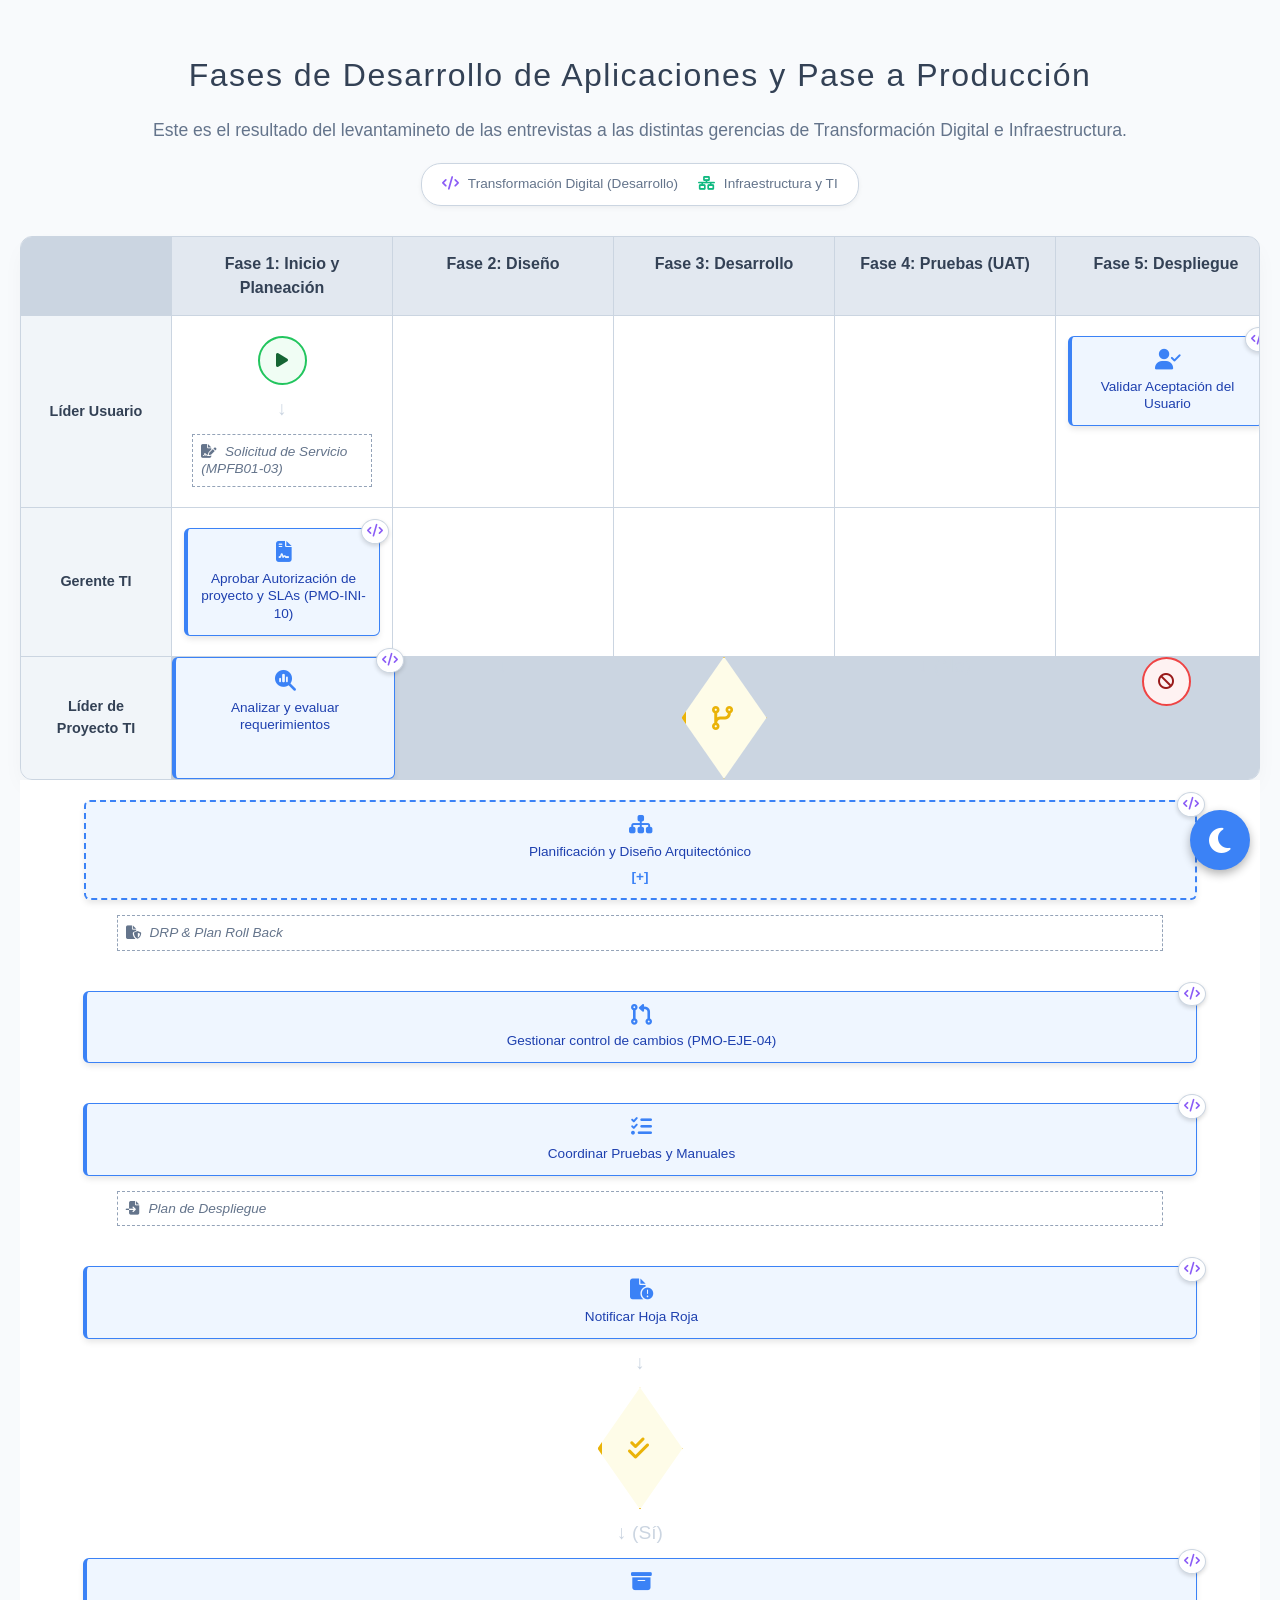
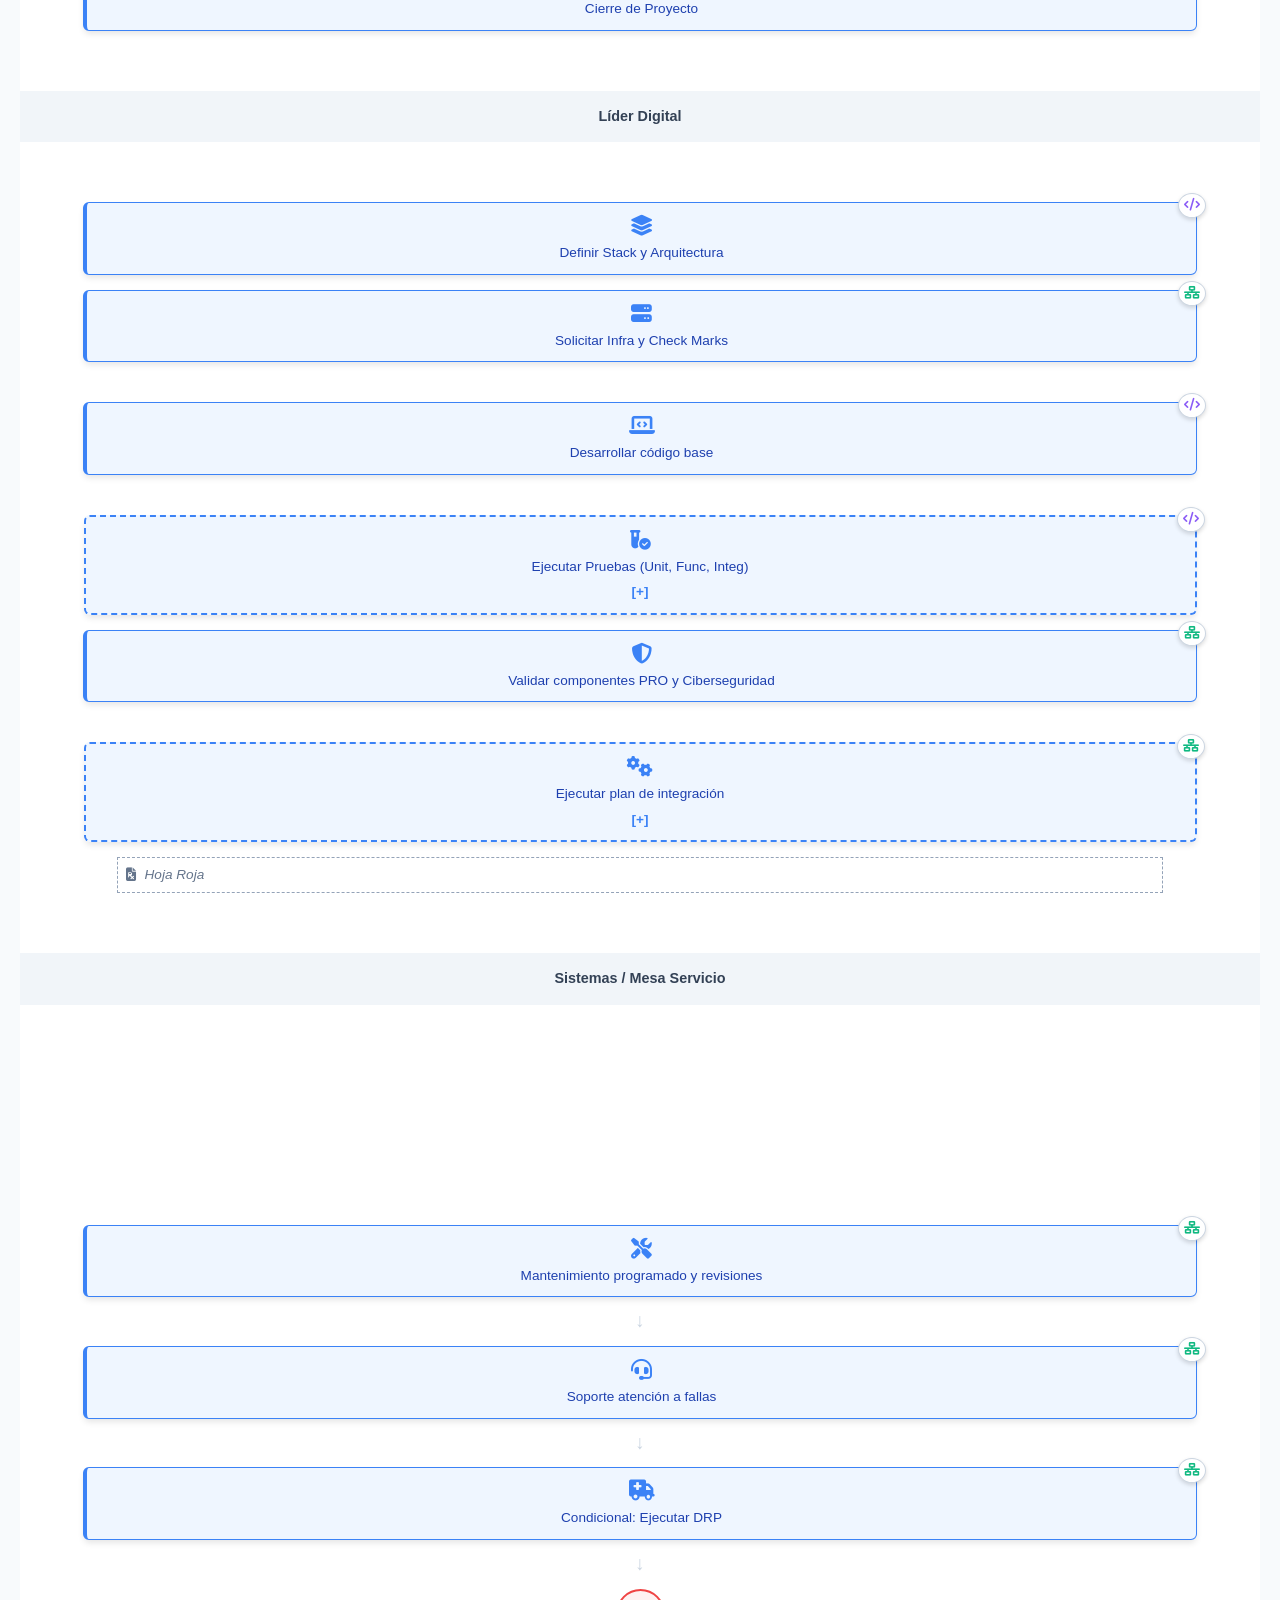
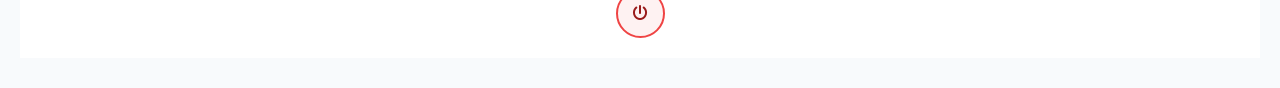
==== BPMNV2.html @ 346b9c6d "V2" ====
<!DOCTYPE html>
<html lang="es" data-theme="light">
<head>
    <meta charset="UTF-8">
    <meta name="viewport" content="width=device-width, initial-scale=1.0">
    <title>BPMN: Desarrollo de Aplicaciones y Pase a Producción</title>
    <link rel="stylesheet" href="https://cdnjs.cloudflare.com/ajax/libs/font-awesome/6.4.0/css/all.min.css">
    <style>
        /* --- VARIABLES DE TEMA CLARO (Por defecto) --- */
        :root {
            --bg-page: #f8fafc;
            --text-main: #334155;
            --text-muted: #64748b;
            --pool-header: #e2e8f0;
            --lane-header: #f1f5f9;
            --cell-bg: #ffffff;
            --border-color: #cbd5e1;
            
            --task-bg: #eff6ff;
            --task-border: #3b82f6;
            --task-text: #1e40af;
            
            --gateway-bg: #fefce8;
            --gateway-border: #eab308;
            --gateway-text: #854d0e;
            
            --event-start-bg: #f0fdf4;
            --event-start-border: #22c55e;
            --event-start-text: #166534;
            
            --event-end-bg: #fef2f2;
            --event-end-border: #ef4444;
            --event-end-text: #991b1b;
            
            --artifact-bg: transparent;
            --artifact-border: #94a3b8;

            --modal-overlay: rgba(15, 23, 42, 0.6);
        }

        /* --- VARIABLES DE TEMA OSCURO --- */
        [data-theme="dark"] {
            --bg-page: #121212;
            --text-main: #e0e0e0;
            --text-muted: #9e9e9e;
            --pool-header: #1f1f2e;
            --lane-header: #29293d;
            --cell-bg: #1e1e1e;
            --border-color: #333333;
            
            --task-bg: #1e3a8a;
            --task-border: #3b82f6;
            --task-text: #ffffff;
            
            --gateway-bg: #b45309;
            --gateway-border: #f59e0b;
            --gateway-text: #ffffff;
            
            --event-start-bg: #064e3b;
            --event-start-border: #10b981;
            --event-start-text: #ffffff;
            
            --event-end-bg: #7f1d1d;
            --event-end-border: #ef4444;
            --event-end-text: #ffffff;
            
            --artifact-bg: transparent;
            --artifact-border: #a1a1aa;

            --modal-overlay: rgba(0, 0, 0, 0.8);
        }

        body {
            font-family: 'Segoe UI', -apple-system, BlinkMacSystemFont, Roboto, Helvetica, Arial, sans-serif;
            background-color: var(--bg-page);
            color: var(--text-main);
            margin: 0;
            padding: 30px 20px;
            box-sizing: border-box;
            line-height: 1.5;
            transition: background-color 0.3s, color 0.3s;
        }

        h1 {
            text-align: center;
            font-weight: 300;
            letter-spacing: 1.5px;
            margin-bottom: 5px;
        }

        p.subtitle {
            text-align: center;
            color: var(--text-muted);
            margin-bottom: 20px;
            font-size: 1.1rem;
        }

        /* --- BOTÓN FLOTANTE (DARK/LIGHT MODE) --- */
        .theme-btn {
            position: fixed;
            bottom: 30px;
            right: 30px;
            width: 60px;
            height: 60px;
            border-radius: 50%;
            background-color: var(--task-border);
            color: white;
            border: none;
            cursor: pointer;
            font-size: 1.8rem;
            display: flex;
            align-items: center;
            justify-content: center;
            z-index: 999;
            transition: transform 0.2s, filter 0.2s, background-color 0.3s;
            box-shadow: 0 4px 10px rgba(0,0,0,0.3);
        }

        .theme-btn:hover {
            transform: scale(1.1);
            filter: brightness(1.1);
        }

        /* Leyenda */
        .controls-container {
            text-align: center;
            margin-bottom: 30px;
        }

        .legend {
            font-size: 0.85rem;
            color: var(--text-muted);
            display: flex;
            justify-content: center;
            gap: 20px;
            background-color: var(--cell-bg);
            padding: 10px 20px;
            border-radius: 20px;
            display: inline-flex;
            border: 1px solid var(--border-color);
            box-shadow: 0 2px 5px rgba(0,0,0,0.05);
        }
        .legend i { margin-right: 5px; }

        /* --- CONTENEDOR DEL DIAGRAMA --- */
        .bpmn-pool {
            display: grid;
            grid-template-columns: 150px repeat(6, minmax(220px, 1fr));
            border: 1px solid var(--border-color);
            border-radius: 12px;
            overflow-x: auto;
            background-color: var(--border-color);
            gap: 1px;
            box-shadow: 0 10px 25px -5px rgba(0, 0, 0, 0.05);
        }

        .header-cell {
            background-color: var(--pool-header);
            padding: 15px;
            text-align: center;
            font-weight: 600;
            color: var(--text-main);
            position: sticky;
            top: 0;
            z-index: 3;
        }

        .pool-title {
            background-color: var(--pool-header);
            grid-row: span 6;
            writing-mode: vertical-rl;
            transform: rotate(180deg);
            text-align: center;
            font-size: 1.1rem;
            letter-spacing: 3px;
            padding: 20px;
            color: var(--text-main);
            font-weight: bold;
        }

        .lane-title {
            background-color: var(--lane-header);
            padding: 15px;
            display: flex;
            align-items: center;
            justify-content: center;
            text-align: center;
            font-weight: 600;
            font-size: 0.9rem;
            color: var(--text-main);
            position: sticky;
            left: 0;
            z-index: 2;
        }

        .cell {
            background-color: var(--cell-bg);
            padding: 20px 15px;
            display: flex;
            flex-direction: column;
            gap: 15px;
            align-items: center;
            position: relative;
        }

        /* --- ELEMENTOS BPMN --- */
        .bpmn-element {
            padding: 12px 10px;
            font-size: 0.85rem;
            line-height: 1.3;
            box-shadow: 0 4px 6px -1px rgba(0, 0, 0, 0.1);
            position: relative;
            transition: all 0.2s ease-in-out;
            width: 90%;
        }

        .clickable:hover {
            transform: translateY(-3px);
            box-shadow: 0 10px 15px -3px rgba(0, 0, 0, 0.15);
            cursor: pointer;
            filter: brightness(0.95);
        }

        .bpmn-element i.main-icon {
            display: block;
            font-size: 1.3rem;
            margin-bottom: 8px;
        }

        .gateway i.main-icon {
            display: inline-block;
            margin-bottom: 0;
            margin-right: 6px;
        }

        .task {
            background-color: var(--task-bg);
            border: 1px solid var(--task-border);
            border-left: 4px solid var(--task-border);
            border-radius: 6px;
            text-align: center;
            color: var(--task-text);
            font-weight: 500;
        }
        .task i.main-icon { color: var(--task-border); }

        .task-sub {
            background-color: var(--task-bg);
            border: 2px dashed var(--task-border);
            border-radius: 6px;
            text-align: center;
            color: var(--task-text);
            font-weight: 500;
        }
        .task-sub i.main-icon { color: var(--task-border); }
        .task-sub::after {
            content: "[+]";
            display: block;
            margin-top: 8px;
            font-weight: bold;
            color: var(--task-border);
        }

        .gateway {
            background-color: var(--gateway-bg);
            border: 1px solid var(--gateway-border);
            border-left: 4px solid var(--gateway-border);
            text-align: center;
            clip-path: polygon(50% 0%, 100% 50%, 50% 100%, 0% 50%);
            padding: 25px 5px;
            font-weight: bold;
            color: var(--gateway-text);
            width: 70px;
            height: 70px;
            display: flex;
            align-items: center;
            justify-content: center;
            margin: 0 auto;
        }
        .gateway i.main-icon { color: var(--gateway-border); font-size: 1.5rem; }

        .event-start {
            background-color: var(--event-start-bg);
            border: 2px solid var(--event-start-border);
            border-radius: 50%;
            width: 45px;
            height: 45px;
            display: flex;
            align-items: center;
            justify-content: center;
            margin: 0 auto;
            color: var(--event-start-text);
        }

        .event-end {
            background-color: var(--event-end-bg);
            border: 2px solid var(--event-end-border);
            border-radius: 50%;
            width: 45px;
            height: 45px;
            display: flex;
            align-items: center;
            justify-content: center;
            margin: 0 auto;
            color: var(--event-end-text);
        }

        .artifact {
            background-color: transparent;
            border: 1px dashed var(--artifact-border);
            padding: 8px;
            color: var(--text-muted);
            font-style: italic;
            box-shadow: none;
            width: 85%;
        }
        .artifact i { margin-right: 5px; color: var(--text-muted); }

        .flow-arrow {
            text-align: center;
            color: var(--border-color);
            font-size: 1.2rem;
            margin: -5px 0;
        }

        /* --- ÍCONOS DE DIRECCIÓN --- */
        .dir-icon {
            position: absolute;
            top: -10px;
            right: -10px;
            background-color: var(--cell-bg);
            border: 1px solid var(--border-color);
            border-radius: 50%;
            padding: 5px;
            font-size: 0.8rem;
            box-shadow: 0 2px 4px rgba(0,0,0,0.15);
            z-index: 5;
        }
        .dir-icon.dtd {
            color: #8b5cf6; 
        }
        .dir-icon.di {
            color: #10b981; 
        }


        /* --- ESTILOS DE LA VENTANA MODAL --- */
        .modal-overlay {
            display: none;
            position: fixed;
            top: 0; left: 0; width: 100%; height: 100%;
            background-color: var(--modal-overlay);
            backdrop-filter: blur(3px);
            z-index: 1000;
            justify-content: center;
            align-items: center;
            opacity: 0;
            transition: opacity 0.3s ease;
        }

        .modal-overlay.active {
            display: flex;
            opacity: 1;
        }

        .modal-content {
            background-color: var(--cell-bg);
            border: 1px solid var(--border-color);
            border-radius: 12px;
            padding: 30px;
            width: 90%;
            max-width: 500px;
            box-shadow: 0 25px 50px -12px rgba(0, 0, 0, 0.5);
            position: relative;
            transform: translateY(-20px);
            transition: transform 0.3s ease;
        }

        .modal-overlay.active .modal-content {
            transform: translateY(0);
        }

        .modal-close {
            position: absolute;
            top: 15px;
            right: 20px;
            font-size: 1.5rem;
            color: var(--text-muted);
            cursor: pointer;
            border: none;
            background: none;
            transition: color 0.2s;
        }

        .modal-close:hover {
            color: var(--event-end-border);
        }

        .modal-title {
            font-size: 1.25rem;
            font-weight: 600;
            color: var(--text-main);
            margin-top: 0;
            margin-bottom: 15px;
            border-bottom: 2px solid var(--border-color);
            padding-bottom: 10px;
        }

        .modal-body {
            font-size: 0.95rem;
            color: var(--text-muted);
            line-height: 1.6;
        }

        @media (max-width: 1200px) {
            .bpmn-pool { font-size: 0.9rem; }
        }
    </style>
</head>
<body>

    <!-- BOTÓN FLOTANTE (FAB) PARA TEMA -->
    <button id="themeToggle" class="theme-btn" title="Cambiar Tema"><i class="fa-solid fa-moon"></i></button>

    <h1>Fases de Desarrollo de Aplicaciones y Pase a Producción</h1>
    <p class="subtitle">Este es el resultado del levantamineto de las entrevistas a las distintas gerencias de Transformación Digital e Infraestructura. </p>

    <!-- Controles agregados: Leyenda -->
    <div class="controls-container">
        <div class="legend">
            <span><i class="fa-solid fa-code" style="color:#8b5cf6;"></i> Transformación Digital (Desarrollo)</span>
            <span><i class="fa-solid fa-network-wired" style="color:#10b981;"></i> Infraestructura y TI</span>
        </div>
    </div>

    <div class="bpmn-pool">
        <!-- Fila de Encabezados de Fases -->
        <div class="header-cell" style="grid-column: 1 / 2; background: transparent;"></div>
        <div class="header-cell">Fase 1: Inicio y Planeación</div>
        <div class="header-cell">Fase 2: Diseño</div>
        <div class="header-cell">Fase 3: Desarrollo</div>
        <div class="header-cell">Fase 4: Pruebas (UAT)</div>
        <div class="header-cell">Fase 5: Despliegue</div>
        <div class="header-cell">Fase 6: Mantenimiento</div>

        <!-- Lane 1: Líder Usuario -->
        <div class="lane-title">Líder Usuario</div>
        <div class="cell">
            <div class="event-start clickable" data-title="Inicio de Proceso" data-desc="Solicitud de servicio iniciada por el Líder Usuario. En este paso se genera el documento de entrada inicial: Solicitud de servicios de IT (MPFB01-03)."><i class="fa-solid fa-play"></i></div>
            <div class="flow-arrow">↓</div>
            <div class="bpmn-element artifact"><i class="fa-solid fa-file-signature"></i> Solicitud de Servicio (MPFB01-03)</div>
        </div>
        <div class="cell"></div>
        <div class="cell"></div>
        <div class="cell"></div>
        <div class="cell">
            <div class="bpmn-element task clickable" data-title="Validar Aceptación del Usuario" data-desc="El Líder Usuario realiza la aceptación formal del sistema tras finalizar el periodo de uso de 2 semanas durante la fase de despliegue a productivo">
                <i class="fa-solid fa-code dir-icon dtd" title="Transformación Digital"></i>
                <i class="fa-solid fa-user-check main-icon"></i> Validar Aceptación del Usuario
            </div>
        </div>
        <div class="cell"></div>

        <!-- Lane 2: Gerente TI -->
        <div class="lane-title">Gerente TI</div>
        <div class="cell">
            <div class="bpmn-element task clickable" data-title="Aprobar Autorización de proyecto y SLAs" data-desc="El Gerente aprueba formalmente la Elaboración de Autorización de Proyecto, documento que incluye la definición de los SLA's e involucra el formato PMO-INI-10">
                <i class="fa-solid fa-code dir-icon dtd" title="Transformación Digital"></i>
                <i class="fa-solid fa-file-contract main-icon"></i> Aprobar Autorización de proyecto y SLAs (PMO-INI-10)
            </div>
        </div>
        <div class="cell"></div>
        <div class="cell"></div>
        <div class="cell"></div>
        <div class="cell"></div>
        <div class="cell"></div>

        <!-- Lane 3: Líder de Proyecto TI -->
        <div class="lane-title">Líder de Proyecto TI</div
        <div class="cell">
            <div class="bpmn-element task clickable" data-title="Analizar y evaluar requerimientos" data-desc="Fase de ANTEPROYECTO. El Líder de Proyecto TI, en conjunto con el Líder Usuario, realiza el análisis y evaluación de los requerimientos iniciales.">
                <i class="fa-solid fa-code dir-icon dtd" title="Transformación Digital"></i>
                <i class="fa-solid fa-magnifying-glass-chart main-icon"></i> Analizar y evaluar requerimientos
            </div>
            <div class="flow-arrow">↓</div>
            <div class="bpmn-element gateway clickable" data-title="¿Es Viable?" data-desc="Compuerta de decisión. Si el proyecto NO es viable, se envía notificación de rechazo al área usuaria y finaliza el proceso. Si SÍ es viable, avanza."><i class="fa-solid fa-code-branch main-icon"></i></div>
            <div class="flow-arrow">↓ (No)</div>
            <div class="event-end clickable" data-title="Fin del Proceso (Rechazo)" data-desc="El proyecto ha sido evaluado como no viable y se notifica el rechazo al área usuaria."><i class="fa-solid fa-ban"></i></div>
        </div>
        <div class="cell">
            <div class="bpmn-element task-sub clickable" data-title="Subproceso: Planificación y Diseño Arquitectónico" data-desc="Esta etapa comprende: Definición de requerimientos, stack tecnológico, arquitectura, plan de trabajo, control de cambios y Hoja Roja. También incluye solicitar infraestructura (servidores DEV, BD), elaborar planes de contingencia y ejecutar Check Marks de Ciberseguridad.">
                <i class="fa-solid fa-code dir-icon dtd" title="Transformación Digital"></i>
                <i class="fa-solid fa-sitemap main-icon"></i> Planificación y Diseño Arquitectónico
            </div>
            <div class="bpmn-element artifact"><i class="fa-solid fa-file-shield"></i> DRP & Plan Roll Back</div>
        </div>
        <div class="cell">
            <div class="bpmn-element task clickable" data-title="Gestionar control de cambios" data-desc="Fase de CODIFICACIÓN. Desarrollo de código y gestión de cambios bajo la normativa PMO-EJE-04.">
                <i class="fa-solid fa-code dir-icon dtd" title="Transformación Digital"></i>
                <i class="fa-solid fa-code-pull-request main-icon"></i> Gestionar control de cambios (PMO-EJE-04)
            </div>
        </div>
        <div class="cell">
            <div class="bpmn-element task clickable" data-title="Coordinar Pruebas y Manuales" data-desc="Se ejecutan pruebas UAT. Se elaboran requerimientos paso a productivo: Plan Roll Back, Plan de Instalación/despliegue, DRP (si aplica), elaboración de Manual Técnico y aplicativo de atención a fallas.">
                <i class="fa-solid fa-code dir-icon dtd" title="Transformación Digital"></i>
                <i class="fa-solid fa-list-check main-icon"></i> Coordinar Pruebas y Manuales
            </div>
            <div class="bpmn-element artifact"><i class="fa-solid fa-file-import"></i> Plan de Despliegue</div>
        </div>
        <div class="cell">
            <div class="bpmn-element task clickable" data-title="Notificar Hoja Roja" data-desc="Elaborar control de cambios y notificar el Formato Hoja de atención a Fallas (Hoja Roja).">
                <i class="fa-solid fa-code dir-icon dtd" title="Transformación Digital"></i>
                <i class="fa-solid fa-file-circle-exclamation main-icon"></i> Notificar Hoja Roja
            </div>
            <div class="flow-arrow">↓</div>
            <div class="bpmn-element gateway clickable" data-title="¿Despliegue Exitoso?" data-desc="Verificación post-instalación para determinar si el paso a productivo y la integración fueron exitosos. Si falla, se ejecuta el Roll Back."><i class="fa-solid fa-check-double main-icon"></i></div>
            <div class="flow-arrow">↓ (Sí)</div>
            <div class="bpmn-element task clickable" data-title="Cierre de Proyecto" data-desc="Fase de estabilización y cierre. Involucra un periodo de uso de 2 semanas, validación de KPI's operacionales y cierre formal.">
                <i class="fa-solid fa-code dir-icon dtd" title="Transformación Digital"></i>
                <i class="fa-solid fa-box-archive main-icon"></i> Cierre de Proyecto
            </div>
        </div>
        <div class="cell"></div>

        <!-- Lane 4: Líder Digital -->
        <div class="lane-title">Líder Digital</div>
        <div class="cell"></div>
        <div class="cell">
            <div class="bpmn-element task clickable" data-title="Definir Stack y Arquitectura" data-desc="Corresponsabilidad en la Fase de Diseño: Definición y aprobación de la Arquitectura y definición de infraestructura completa para el desarrollo de la aplicación.">
                <i class="fa-solid fa-code dir-icon dtd" title="Transformación Digital"></i>
                <i class="fa-solid fa-layer-group main-icon"></i> Definir Stack y Arquitectura
            </div>
            <div class="bpmn-element task clickable" data-title="Solicitar Infra y Check Marks" data-desc="Solicitud de Bases de Datos en todos los ambientes, servidores DEV, requerimientos de redes, asignación de IPs asociadas a Hostnames. Responsabilidad de proveer recae en Infraestructura.">
                <i class="fa-solid fa-network-wired dir-icon di" title="Infraestructura y TI"></i>
                <i class="fa-solid fa-server main-icon"></i> Solicitar Infra y Check Marks
            </div>
        </div>
        <div class="cell">
            <div class="bpmn-element task clickable" data-title="Desarrollar código base" data-desc="Codificación pura y dura. Desarrollo de código base de la solución bajo lineamientos establecidos en la fase de arquitectura.">
                <i class="fa-solid fa-code dir-icon dtd" title="Transformación Digital"></i>
                <i class="fa-solid fa-laptop-code main-icon"></i> Desarrollar código base
            </div>
        </div>
        <div class="cell">
            <div class="bpmn-element task-sub clickable" data-title="Ejecutar Pruebas (UAT)" data-desc="Realizar pruebas UAT: Unitarias, Funcionales e Integrales. Se apoyan en una Matriz de Pruebas de proyecto y una Matriz de escalación.">
                <i class="fa-solid fa-code dir-icon dtd" title="Transformación Digital"></i>
                <i class="fa-solid fa-vial-circle-check main-icon"></i> Ejecutar Pruebas (Unit, Func, Integ)
            </div>
            <div class="bpmn-element task clickable" data-title="Validar componentes PRO" data-desc="Validación y confirmación de todos los componentes de infraestructura en el entorno Productivo (PRO) y verificación de los Check Marks de ciberseguridad finales. Competencia de Infra.">
                <i class="fa-solid fa-network-wired dir-icon di" title="Infraestructura y TI"></i>
                <i class="fa-solid fa-shield-halved main-icon"></i> Validar componentes PRO y Ciberseguridad
            </div>
        </div>
        <div class="cell">
            <div class="bpmn-element task-sub clickable" data-title="Ejecutar plan de integración" data-desc="Paso a Productivo: Ejecutar el plan de integración, instalación física en servidores y despliegue del aplicativo apoyado por TI/Infraestructura.">
                <i class="fa-solid fa-network-wired dir-icon di" title="Infraestructura y TI"></i>
                <i class="fa-solid fa-gears main-icon"></i> Ejecutar plan de integración
            </div>
            <div class="bpmn-element artifact"><i class="fa-solid fa-file-prescription"></i> Hoja Roja</div>
        </div>
        <div class="cell"></div>

        <!-- Lane 5: Gerente Sistemas / Mesa de Servicio -->
        <div class="lane-title">Sistemas / Mesa Servicio</div>
        <div class="cell"></div>
        <div class="cell"></div>
        <div class="cell"></div>
        <div class="cell"></div>
        <div class="cell"></div>
        <div class="cell">
            <div class="bpmn-element task clickable" data-title="Mantenimiento programado y revisiones" data-desc="Fase de Mantenimiento operada por el área de Sistemas. Asegura el uso y la mejora del producto, ejecutando planes de mantenimiento, revisiones programadas y limpieza de BD.">
                <i class="fa-solid fa-network-wired dir-icon di" title="Infraestructura y TI"></i>
                <i class="fa-solid fa-screwdriver-wrench main-icon"></i> Mantenimiento programado y revisiones
            </div>
            <div class="flow-arrow">↓</div>
            <div class="bpmn-element task clickable" data-title="Soporte y atención a fallas" data-desc="Fase de Soporte. La Mesa de Servicio atiende incidentes escalando a diferentes niveles (N1, N2, N3) según la severidad del fallo.">
                <i class="fa-solid fa-network-wired dir-icon di" title="Infraestructura y TI"></i>
                <i class="fa-solid fa-headset main-icon"></i> Soporte atención a fallas
            </div>
            <div class="flow-arrow">↓</div>
            <div class="bpmn-element task clickable" data-title="Ejecutar DRP (Condicional)" data-desc="En caso de que ocurra un desastre grave o pérdida de servicios en infraestructura, se activa y ejecuta el DRP (Disaster Recovery Plan).">
                <i class="fa-solid fa-network-wired dir-icon di" title="Infraestructura y TI"></i>
                <i class="fa-solid fa-truck-medical main-icon"></i> Condicional: Ejecutar DRP
            </div>
            <div class="flow-arrow">↓</div>
            <div class="event-end clickable" data-title="Fin del Ciclo de Vida" data-desc="Fin del flujo. El ciclo de vida operativo del proyecto se estabiliza en este punto hasta su retiro o reingeniería."><i class="fa-solid fa-power-off"></i></div>
        </div>
    </div>

    <!-- MODAL HTML -->
    <div class="modal-overlay" id="infoModal">
        <div class="modal-content">
            <button class="modal-close" id="closeModal">&times;</button>
            <h2 class="modal-title" id="modalTitle">Título de la Actividad</h2>
            <div class="modal-body" id="modalDesc">
                Descripción detallada de la actividad...
            </div>
        </div>
    </div>

    <!-- JAVASCRIPT -->
    <script>
        document.addEventListener('DOMContentLoaded', () => {
            // Lógica del Cambio de Tema (Light / Dark)
            const themeBtn = document.getElementById('themeToggle');
            const htmlElement = document.documentElement;

            themeBtn.addEventListener('click', () => {
                const currentTheme = htmlElement.getAttribute('data-theme');
                if (currentTheme === 'light') {
                    htmlElement.setAttribute('data-theme', 'dark');
                    themeBtn.innerHTML = '<i class="fa-solid fa-sun"></i>';
                    themeBtn.style.backgroundColor = '#f59e0b'; // Amarillo para el sol
                } else {
                    htmlElement.setAttribute('data-theme', 'light');
                    themeBtn.innerHTML = '<i class="fa-solid fa-moon"></i>';
                    themeBtn.style.backgroundColor = '#3b82f6'; // Azul para la luna
                }
            });

            // Lógica de la Modal
            const modal = document.getElementById('infoModal');
            const btnClose = document.getElementById('closeModal');
            const titleEl = document.getElementById('modalTitle');
            const descEl = document.getElementById('modalDesc');
            const clickables = document.querySelectorAll('.clickable');

            clickables.forEach(el => {
                el.addEventListener('click', () => {
                    const title = el.getAttribute('data-title');
                    const desc = el.getAttribute('data-desc');
                    titleEl.textContent = title;
                    descEl.innerHTML = desc; 
                    modal.classList.add('active');
                });
            });

            btnClose.addEventListener('click', () => {
                modal.classList.remove('active');
            });

            modal.addEventListener('click', (e) => {
                if (e.target === modal) {
                    modal.classList.remove('active');
                }
            });
        });
    </script>
</body>
</html>
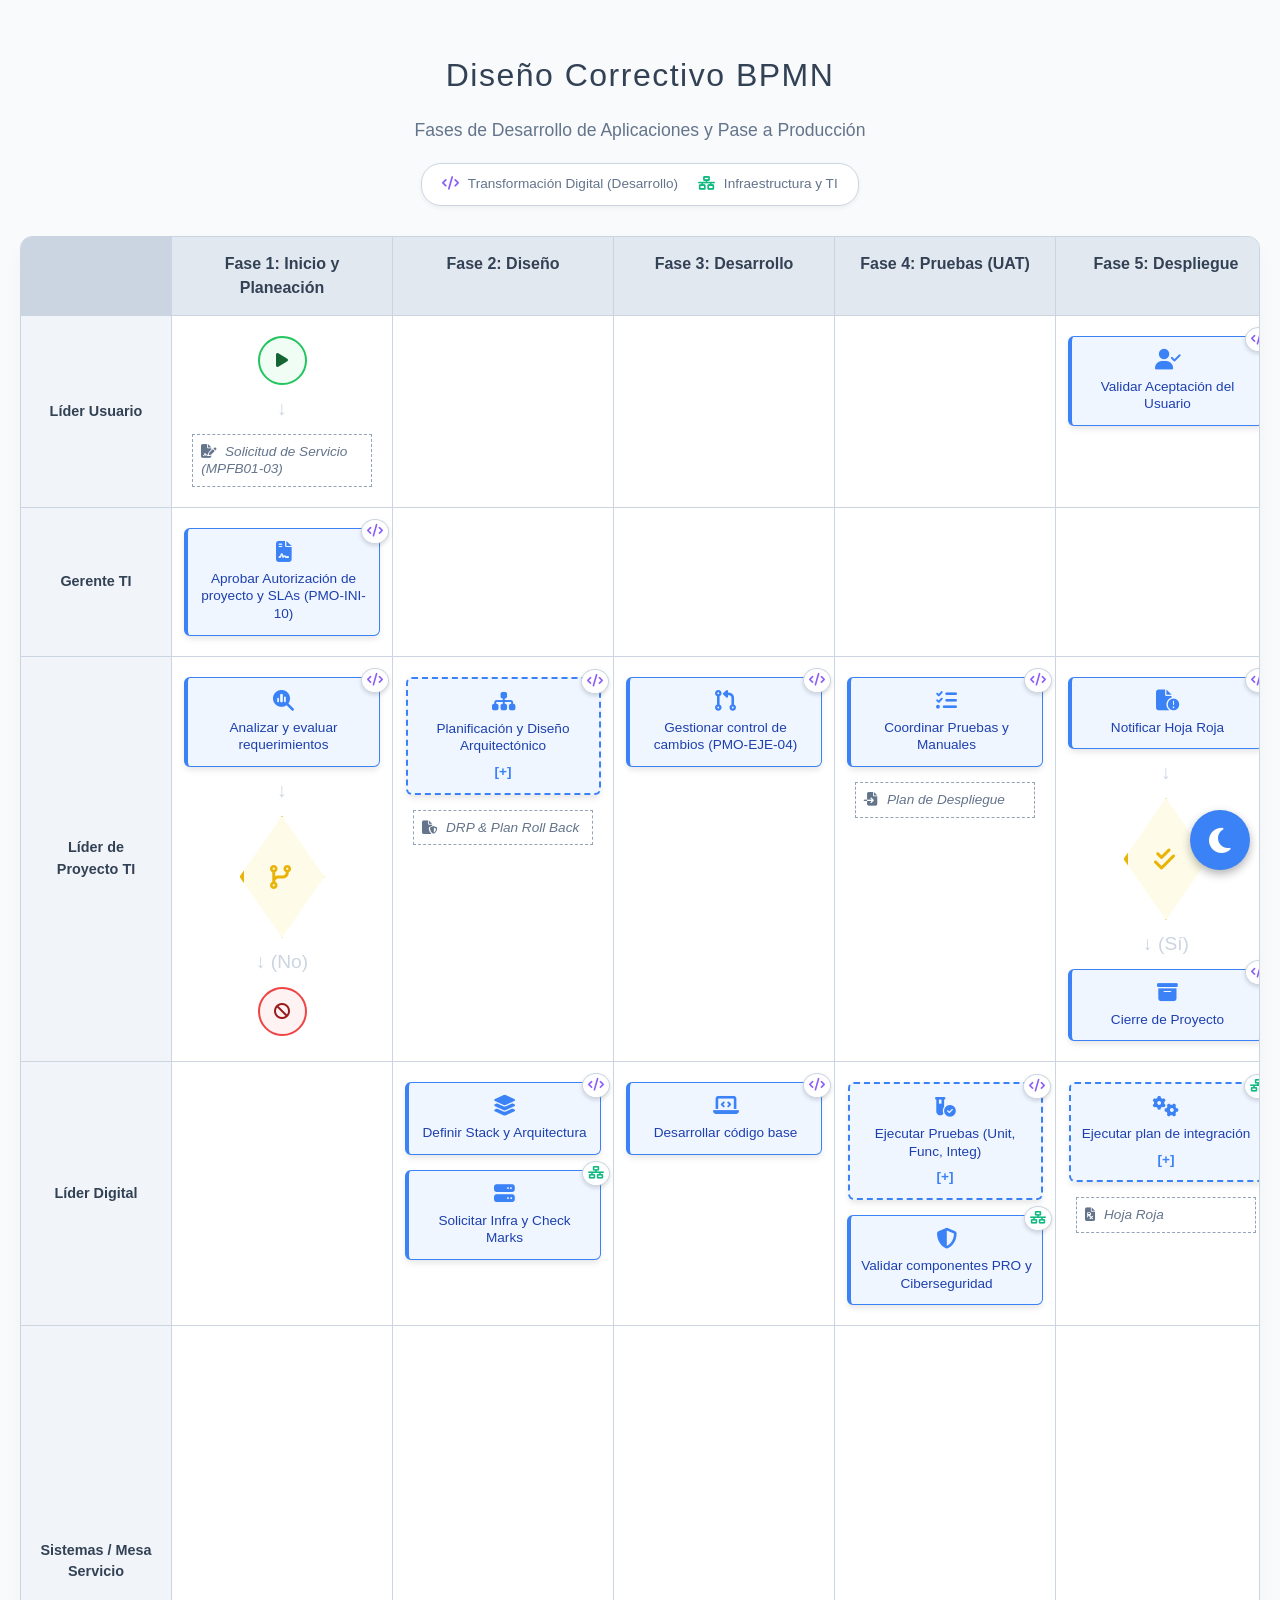
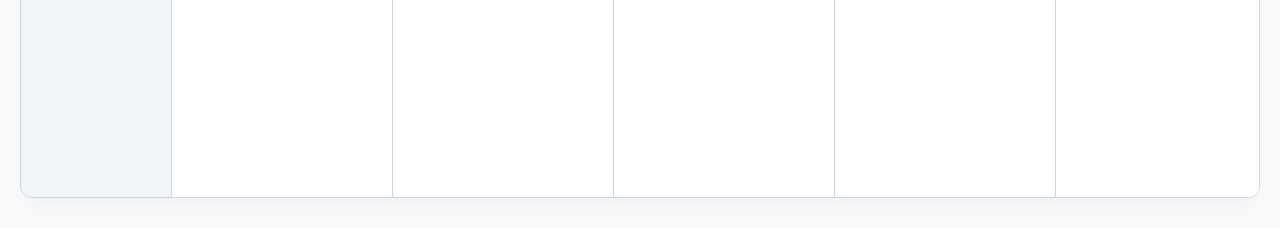
==== commit f1523e6b: "V2" ====
--- a/BPMNV2.html
+++ b/BPMNV2.html
@@ -422,8 +422,8 @@
     <!-- BOTÓN FLOTANTE (FAB) PARA TEMA -->
     <button id="themeToggle" class="theme-btn" title="Cambiar Tema"><i class="fa-solid fa-moon"></i></button>
 
-    <h1>Fases de Desarrollo de Aplicaciones y Pase a Producción</h1>
-    <p class="subtitle">Este es el resultado del levantamineto de las entrevistas a las distintas gerencias de Transformación Digital e Infraestructura. </p>
+    <h1>Diseño Correctivo BPMN</h1>
+    <p class="subtitle">Fases de Desarrollo de Aplicaciones y Pase a Producción</p>
 
     <!-- Controles agregados: Leyenda -->
     <div class="controls-container">
@@ -446,7 +446,7 @@
         <!-- Lane 1: Líder Usuario -->
         <div class="lane-title">Líder Usuario</div>
         <div class="cell">
-            <div class="event-start clickable" data-title="Inicio de Proceso" data-desc="Solicitud de servicio iniciada por el Líder Usuario. En este paso se genera el documento de entrada inicial: Solicitud de servicios de IT (MPFB01-03)."><i class="fa-solid fa-play"></i></div>
+            <div class="event-start clickable" data-title="Inicio de Proceso" data-desc="Solicitud de servicio iniciada por el Líder Usuario. En este paso se genera el documento de entrada inicial: Solicitud de servicios de IT (MPFB01-03)[span_0](start_span)[span_0](end_span)."><i class="fa-solid fa-play"></i></div>
             <div class="flow-arrow">↓</div>
             <div class="bpmn-element artifact"><i class="fa-solid fa-file-signature"></i> Solicitud de Servicio (MPFB01-03)</div>
         </div>
@@ -454,7 +454,7 @@
         <div class="cell"></div>
         <div class="cell"></div>
         <div class="cell">
-            <div class="bpmn-element task clickable" data-title="Validar Aceptación del Usuario" data-desc="El Líder Usuario realiza la aceptación formal del sistema tras finalizar el periodo de uso de 2 semanas durante la fase de despliegue a productivo">
+            <div class="bpmn-element task clickable" data-title="Validar Aceptación del Usuario" data-desc="El Líder Usuario realiza la aceptación formal del sistema tras finalizar el periodo de uso de 2 semanas durante la fase de despliegue a productivo[span_1](start_span)[span_1](end_span).">
                 <i class="fa-solid fa-code dir-icon dtd" title="Transformación Digital"></i>
                 <i class="fa-solid fa-user-check main-icon"></i> Validar Aceptación del Usuario
             </div>
@@ -464,7 +464,7 @@
         <!-- Lane 2: Gerente TI -->
         <div class="lane-title">Gerente TI</div>
         <div class="cell">
-            <div class="bpmn-element task clickable" data-title="Aprobar Autorización de proyecto y SLAs" data-desc="El Gerente aprueba formalmente la Elaboración de Autorización de Proyecto, documento que incluye la definición de los SLA's e involucra el formato PMO-INI-10">
+            <div class="bpmn-element task clickable" data-title="Aprobar Autorización de proyecto y SLAs" data-desc="El Gerente aprueba formalmente la Elaboración de Autorización de Proyecto, documento que incluye la definición de los SLA's e involucra el formato PMO-INI-10[span_2](start_span)[span_2](end_span).">
                 <i class="fa-solid fa-code dir-icon dtd" title="Transformación Digital"></i>
                 <i class="fa-solid fa-file-contract main-icon"></i> Aprobar Autorización de proyecto y SLAs (PMO-INI-10)
             </div>
@@ -476,46 +476,46 @@
         <div class="cell"></div>
 
         <!-- Lane 3: Líder de Proyecto TI -->
-        <div class="lane-title">Líder de Proyecto TI</div
-        <div class="cell">
-            <div class="bpmn-element task clickable" data-title="Analizar y evaluar requerimientos" data-desc="Fase de ANTEPROYECTO. El Líder de Proyecto TI, en conjunto con el Líder Usuario, realiza el análisis y evaluación de los requerimientos iniciales.">
+        <div class="lane-title">Líder de Proyecto TI</div>
+        <div class="cell">
+            <div class="bpmn-element task clickable" data-title="Analizar y evaluar requerimientos" data-desc="Fase de ANTEPROYECTO. El Líder de Proyecto TI, en conjunto con el Líder Usuario, realiza el análisis y evaluación de los requerimientos iniciales[span_3](start_span)[span_3](end_span).">
                 <i class="fa-solid fa-code dir-icon dtd" title="Transformación Digital"></i>
                 <i class="fa-solid fa-magnifying-glass-chart main-icon"></i> Analizar y evaluar requerimientos
             </div>
             <div class="flow-arrow">↓</div>
-            <div class="bpmn-element gateway clickable" data-title="¿Es Viable?" data-desc="Compuerta de decisión. Si el proyecto NO es viable, se envía notificación de rechazo al área usuaria y finaliza el proceso. Si SÍ es viable, avanza."><i class="fa-solid fa-code-branch main-icon"></i></div>
+            <div class="bpmn-element gateway clickable" data-title="¿Es Viable?" data-desc="Compuerta de decisión. Si el proyecto NO es viable, se envía notificación de rechazo al área usuaria y finaliza el proceso. Si SÍ es viable, avanza[span_4](start_span)[span_4](end_span)."><i class="fa-solid fa-code-branch main-icon"></i></div>
             <div class="flow-arrow">↓ (No)</div>
-            <div class="event-end clickable" data-title="Fin del Proceso (Rechazo)" data-desc="El proyecto ha sido evaluado como no viable y se notifica el rechazo al área usuaria."><i class="fa-solid fa-ban"></i></div>
-        </div>
-        <div class="cell">
-            <div class="bpmn-element task-sub clickable" data-title="Subproceso: Planificación y Diseño Arquitectónico" data-desc="Esta etapa comprende: Definición de requerimientos, stack tecnológico, arquitectura, plan de trabajo, control de cambios y Hoja Roja. También incluye solicitar infraestructura (servidores DEV, BD), elaborar planes de contingencia y ejecutar Check Marks de Ciberseguridad.">
+            <div class="event-end clickable" data-title="Fin del Proceso (Rechazo)" data-desc="El proyecto ha sido evaluado como no viable y se notifica el rechazo al área usuaria[span_5](start_span)[span_5](end_span)."><i class="fa-solid fa-ban"></i></div>
+        </div>
+        <div class="cell">
+            <div class="bpmn-element task-sub clickable" data-title="Subproceso: Planificación y Diseño Arquitectónico" data-desc="Esta etapa comprende: Definición de requerimientos, stack tecnológico, arquitectura, plan de trabajo, control de cambios y Hoja Roja. También incluye solicitar infraestructura (servidores DEV, BD), elaborar planes de contingencia y ejecutar Check Marks de Ciberseguridad[span_6](start_span)[span_6](end_span).">
                 <i class="fa-solid fa-code dir-icon dtd" title="Transformación Digital"></i>
                 <i class="fa-solid fa-sitemap main-icon"></i> Planificación y Diseño Arquitectónico
             </div>
             <div class="bpmn-element artifact"><i class="fa-solid fa-file-shield"></i> DRP & Plan Roll Back</div>
         </div>
         <div class="cell">
-            <div class="bpmn-element task clickable" data-title="Gestionar control de cambios" data-desc="Fase de CODIFICACIÓN. Desarrollo de código y gestión de cambios bajo la normativa PMO-EJE-04.">
+            <div class="bpmn-element task clickable" data-title="Gestionar control de cambios" data-desc="Fase de CODIFICACIÓN. Desarrollo de código y gestión de cambios bajo la normativa PMO-EJE-04[span_7](start_span)[span_7](end_span).">
                 <i class="fa-solid fa-code dir-icon dtd" title="Transformación Digital"></i>
                 <i class="fa-solid fa-code-pull-request main-icon"></i> Gestionar control de cambios (PMO-EJE-04)
             </div>
         </div>
         <div class="cell">
-            <div class="bpmn-element task clickable" data-title="Coordinar Pruebas y Manuales" data-desc="Se ejecutan pruebas UAT. Se elaboran requerimientos paso a productivo: Plan Roll Back, Plan de Instalación/despliegue, DRP (si aplica), elaboración de Manual Técnico y aplicativo de atención a fallas.">
+            <div class="bpmn-element task clickable" data-title="Coordinar Pruebas y Manuales" data-desc="Se ejecutan pruebas UAT. Se elaboran requerimientos paso a productivo: Plan Roll Back, Plan de Instalación/despliegue, DRP (si aplica), elaboración de Manual Técnico y aplicativo de atención a fallas[span_8](start_span)[span_8](end_span).">
                 <i class="fa-solid fa-code dir-icon dtd" title="Transformación Digital"></i>
                 <i class="fa-solid fa-list-check main-icon"></i> Coordinar Pruebas y Manuales
             </div>
             <div class="bpmn-element artifact"><i class="fa-solid fa-file-import"></i> Plan de Despliegue</div>
         </div>
         <div class="cell">
-            <div class="bpmn-element task clickable" data-title="Notificar Hoja Roja" data-desc="Elaborar control de cambios y notificar el Formato Hoja de atención a Fallas (Hoja Roja).">
+            <div class="bpmn-element task clickable" data-title="Notificar Hoja Roja" data-desc="Elaborar control de cambios y notificar el Formato Hoja de atención a Fallas (Hoja Roja)[span_9](start_span)[span_9](end_span).">
                 <i class="fa-solid fa-code dir-icon dtd" title="Transformación Digital"></i>
                 <i class="fa-solid fa-file-circle-exclamation main-icon"></i> Notificar Hoja Roja
             </div>
             <div class="flow-arrow">↓</div>
-            <div class="bpmn-element gateway clickable" data-title="¿Despliegue Exitoso?" data-desc="Verificación post-instalación para determinar si el paso a productivo y la integración fueron exitosos. Si falla, se ejecuta el Roll Back."><i class="fa-solid fa-check-double main-icon"></i></div>
+            <div class="bpmn-element gateway clickable" data-title="¿Despliegue Exitoso?" data-desc="Verificación post-instalación para determinar si el paso a productivo y la integración fueron exitosos. Si falla, se ejecuta el Roll Back[span_10](start_span)[span_10](end_span)."><i class="fa-solid fa-check-double main-icon"></i></div>
             <div class="flow-arrow">↓ (Sí)</div>
-            <div class="bpmn-element task clickable" data-title="Cierre de Proyecto" data-desc="Fase de estabilización y cierre. Involucra un periodo de uso de 2 semanas, validación de KPI's operacionales y cierre formal.">
+            <div class="bpmn-element task clickable" data-title="Cierre de Proyecto" data-desc="Fase de estabilización y cierre. Involucra un periodo de uso de 2 semanas, validación de KPI's operacionales y cierre formal[span_11](start_span)[span_11](end_span).">
                 <i class="fa-solid fa-code dir-icon dtd" title="Transformación Digital"></i>
                 <i class="fa-solid fa-box-archive main-icon"></i> Cierre de Proyecto
             </div>
@@ -526,33 +526,33 @@
         <div class="lane-title">Líder Digital</div>
         <div class="cell"></div>
         <div class="cell">
-            <div class="bpmn-element task clickable" data-title="Definir Stack y Arquitectura" data-desc="Corresponsabilidad en la Fase de Diseño: Definición y aprobación de la Arquitectura y definición de infraestructura completa para el desarrollo de la aplicación.">
+            <div class="bpmn-element task clickable" data-title="Definir Stack y Arquitectura" data-desc="Corresponsabilidad en la Fase de Diseño: Definición y aprobación de la Arquitectura y definición de infraestructura completa para el desarrollo de la aplicación[span_12](start_span)[span_12](end_span).">
                 <i class="fa-solid fa-code dir-icon dtd" title="Transformación Digital"></i>
                 <i class="fa-solid fa-layer-group main-icon"></i> Definir Stack y Arquitectura
             </div>
-            <div class="bpmn-element task clickable" data-title="Solicitar Infra y Check Marks" data-desc="Solicitud de Bases de Datos en todos los ambientes, servidores DEV, requerimientos de redes, asignación de IPs asociadas a Hostnames. Responsabilidad de proveer recae en Infraestructura.">
+            <div class="bpmn-element task clickable" data-title="Solicitar Infra y Check Marks" data-desc="Solicitud de Bases de Datos en todos los ambientes, servidores DEV, requerimientos de redes, asignación de IPs asociadas a Hostnames. Responsabilidad de proveer recae en Infraestructura[span_13](start_span)[span_13](end_span).">
                 <i class="fa-solid fa-network-wired dir-icon di" title="Infraestructura y TI"></i>
                 <i class="fa-solid fa-server main-icon"></i> Solicitar Infra y Check Marks
             </div>
         </div>
         <div class="cell">
-            <div class="bpmn-element task clickable" data-title="Desarrollar código base" data-desc="Codificación pura y dura. Desarrollo de código base de la solución bajo lineamientos establecidos en la fase de arquitectura.">
+            <div class="bpmn-element task clickable" data-title="Desarrollar código base" data-desc="Codificación pura y dura. Desarrollo de código base de la solución bajo lineamientos establecidos en la fase de arquitectura[span_14](start_span)[span_14](end_span).">
                 <i class="fa-solid fa-code dir-icon dtd" title="Transformación Digital"></i>
                 <i class="fa-solid fa-laptop-code main-icon"></i> Desarrollar código base
             </div>
         </div>
         <div class="cell">
-            <div class="bpmn-element task-sub clickable" data-title="Ejecutar Pruebas (UAT)" data-desc="Realizar pruebas UAT: Unitarias, Funcionales e Integrales. Se apoyan en una Matriz de Pruebas de proyecto y una Matriz de escalación.">
+            <div class="bpmn-element task-sub clickable" data-title="Ejecutar Pruebas (UAT)" data-desc="Realizar pruebas UAT: Unitarias, Funcionales e Integrales. Se apoyan en una Matriz de Pruebas de proyecto y una Matriz de escalación[span_15](start_span)[span_15](end_span).">
                 <i class="fa-solid fa-code dir-icon dtd" title="Transformación Digital"></i>
                 <i class="fa-solid fa-vial-circle-check main-icon"></i> Ejecutar Pruebas (Unit, Func, Integ)
             </div>
-            <div class="bpmn-element task clickable" data-title="Validar componentes PRO" data-desc="Validación y confirmación de todos los componentes de infraestructura en el entorno Productivo (PRO) y verificación de los Check Marks de ciberseguridad finales. Competencia de Infra.">
+            <div class="bpmn-element task clickable" data-title="Validar componentes PRO" data-desc="Validación y confirmación de todos los componentes de infraestructura en el entorno Productivo (PRO) y verificación de los Check Marks de ciberseguridad finales. Competencia de Infra[span_16](start_span)[span_16](end_span).">
                 <i class="fa-solid fa-network-wired dir-icon di" title="Infraestructura y TI"></i>
                 <i class="fa-solid fa-shield-halved main-icon"></i> Validar componentes PRO y Ciberseguridad
             </div>
         </div>
         <div class="cell">
-            <div class="bpmn-element task-sub clickable" data-title="Ejecutar plan de integración" data-desc="Paso a Productivo: Ejecutar el plan de integración, instalación física en servidores y despliegue del aplicativo apoyado por TI/Infraestructura.">
+            <div class="bpmn-element task-sub clickable" data-title="Ejecutar plan de integración" data-desc="Paso a Productivo: Ejecutar el plan de integración, instalación física en servidores y despliegue del aplicativo apoyado por TI/Infraestructura[span_17](start_span)[span_17](end_span).">
                 <i class="fa-solid fa-network-wired dir-icon di" title="Infraestructura y TI"></i>
                 <i class="fa-solid fa-gears main-icon"></i> Ejecutar plan de integración
             </div>
@@ -568,22 +568,22 @@
         <div class="cell"></div>
         <div class="cell"></div>
         <div class="cell">
-            <div class="bpmn-element task clickable" data-title="Mantenimiento programado y revisiones" data-desc="Fase de Mantenimiento operada por el área de Sistemas. Asegura el uso y la mejora del producto, ejecutando planes de mantenimiento, revisiones programadas y limpieza de BD.">
+            <div class="bpmn-element task clickable" data-title="Mantenimiento programado y revisiones" data-desc="Fase de Mantenimiento operada por el área de Sistemas. Asegura el uso y la mejora del producto, ejecutando planes de mantenimiento, revisiones programadas y limpieza de BD[span_18](start_span)[span_18](end_span).">
                 <i class="fa-solid fa-network-wired dir-icon di" title="Infraestructura y TI"></i>
                 <i class="fa-solid fa-screwdriver-wrench main-icon"></i> Mantenimiento programado y revisiones
             </div>
             <div class="flow-arrow">↓</div>
-            <div class="bpmn-element task clickable" data-title="Soporte y atención a fallas" data-desc="Fase de Soporte. La Mesa de Servicio atiende incidentes escalando a diferentes niveles (N1, N2, N3) según la severidad del fallo.">
+            <div class="bpmn-element task clickable" data-title="Soporte y atención a fallas" data-desc="Fase de Soporte. La Mesa de Servicio atiende incidentes escalando a diferentes niveles (N1, N2, N3) según la severidad del fallo[span_19](start_span)[span_19](end_span).">
                 <i class="fa-solid fa-network-wired dir-icon di" title="Infraestructura y TI"></i>
                 <i class="fa-solid fa-headset main-icon"></i> Soporte atención a fallas
             </div>
             <div class="flow-arrow">↓</div>
-            <div class="bpmn-element task clickable" data-title="Ejecutar DRP (Condicional)" data-desc="En caso de que ocurra un desastre grave o pérdida de servicios en infraestructura, se activa y ejecuta el DRP (Disaster Recovery Plan).">
+            <div class="bpmn-element task clickable" data-title="Ejecutar DRP (Condicional)" data-desc="En caso de que ocurra un desastre grave o pérdida de servicios en infraestructura, se activa y ejecuta el DRP (Disaster Recovery Plan)[span_20](start_span)[span_20](end_span).">
                 <i class="fa-solid fa-network-wired dir-icon di" title="Infraestructura y TI"></i>
                 <i class="fa-solid fa-truck-medical main-icon"></i> Condicional: Ejecutar DRP
             </div>
             <div class="flow-arrow">↓</div>
-            <div class="event-end clickable" data-title="Fin del Ciclo de Vida" data-desc="Fin del flujo. El ciclo de vida operativo del proyecto se estabiliza en este punto hasta su retiro o reingeniería."><i class="fa-solid fa-power-off"></i></div>
+            <div class="event-end clickable" data-title="Fin del Ciclo de Vida" data-desc="Fin del flujo. El ciclo de vida operativo del proyecto se estabiliza en este punto hasta su retiro o reingeniería[span_21](start_span)[span_21](end_span)."><i class="fa-solid fa-power-off"></i></div>
         </div>
     </div>
 
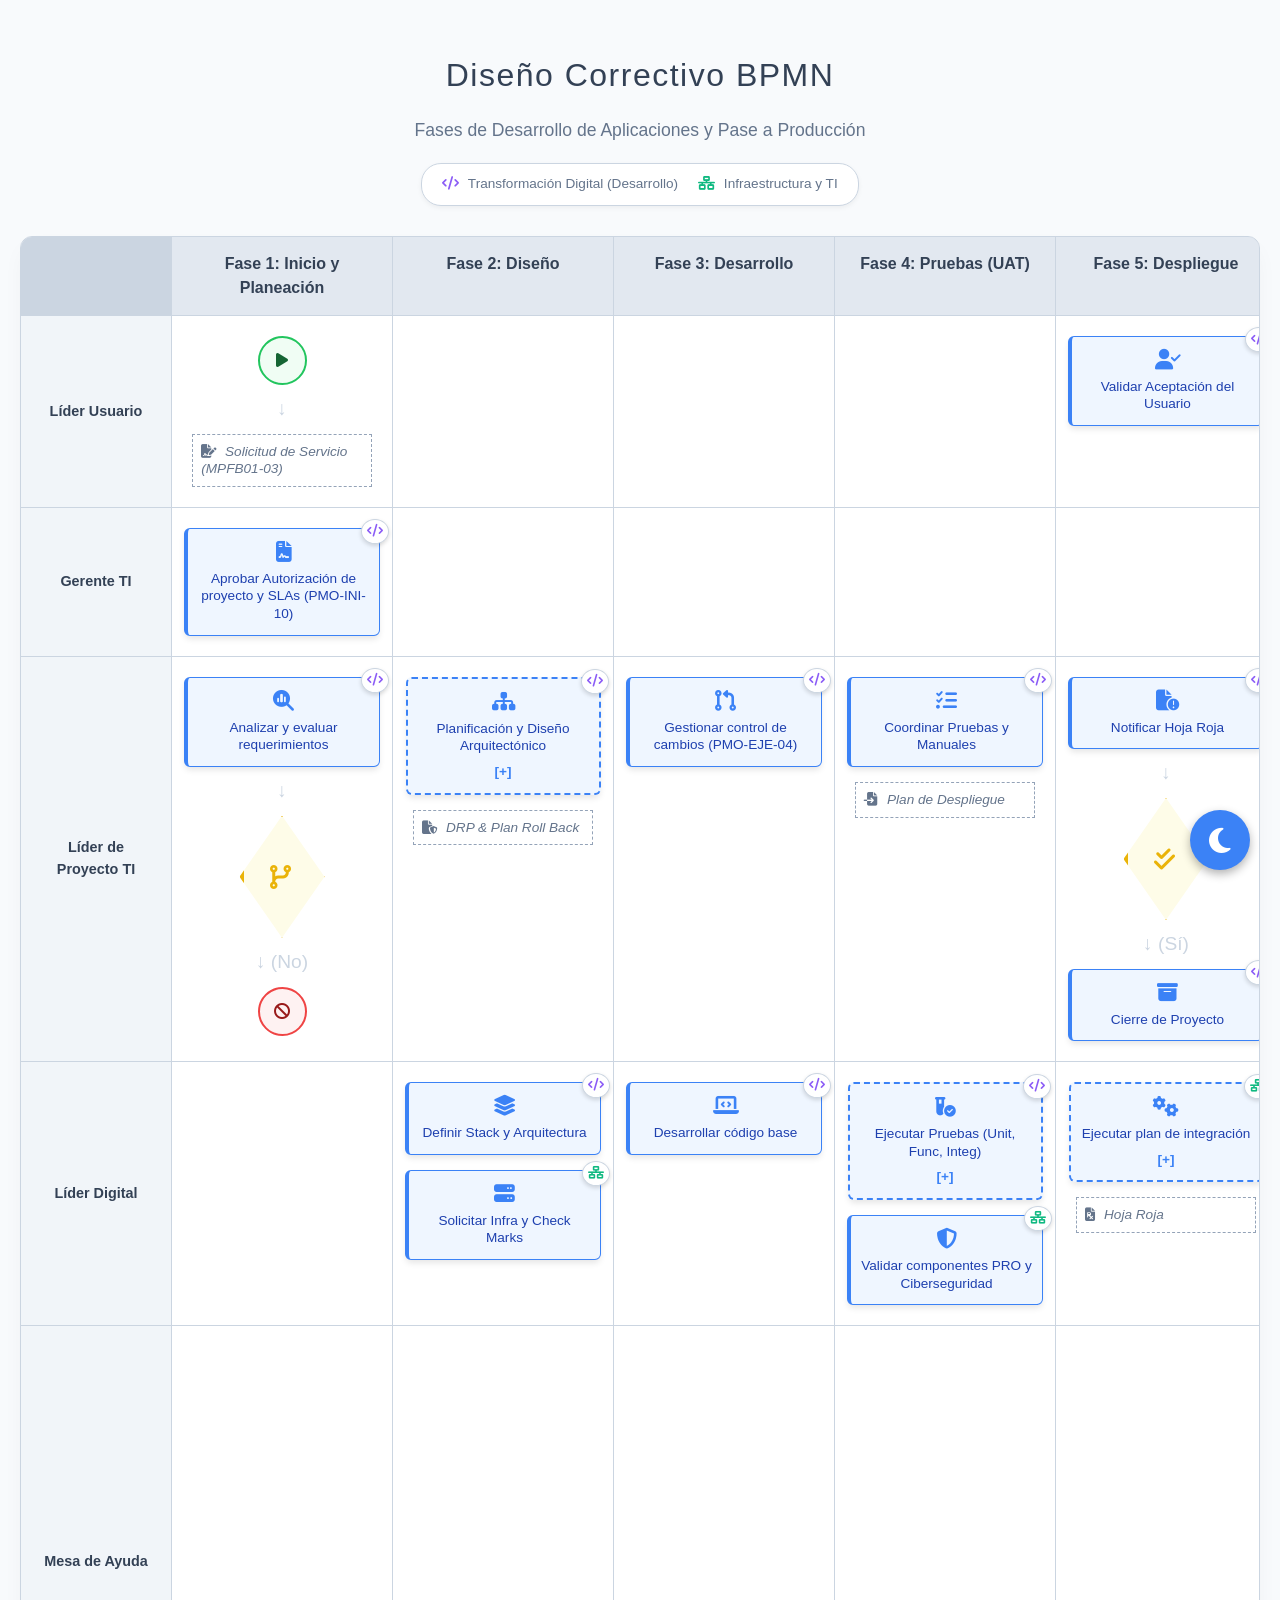
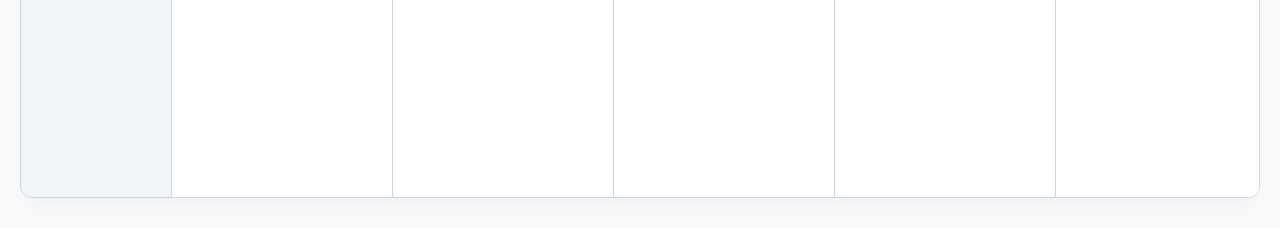
==== commit 21c82a1a: "cambio" ====
--- a/BPMNV2.html
+++ b/BPMNV2.html
@@ -561,7 +561,7 @@
         <div class="cell"></div>
 
         <!-- Lane 5: Gerente Sistemas / Mesa de Servicio -->
-        <div class="lane-title">Sistemas / Mesa Servicio</div>
+        <div class="lane-title">Mesa de Ayuda</div>
         <div class="cell"></div>
         <div class="cell"></div>
         <div class="cell"></div>
